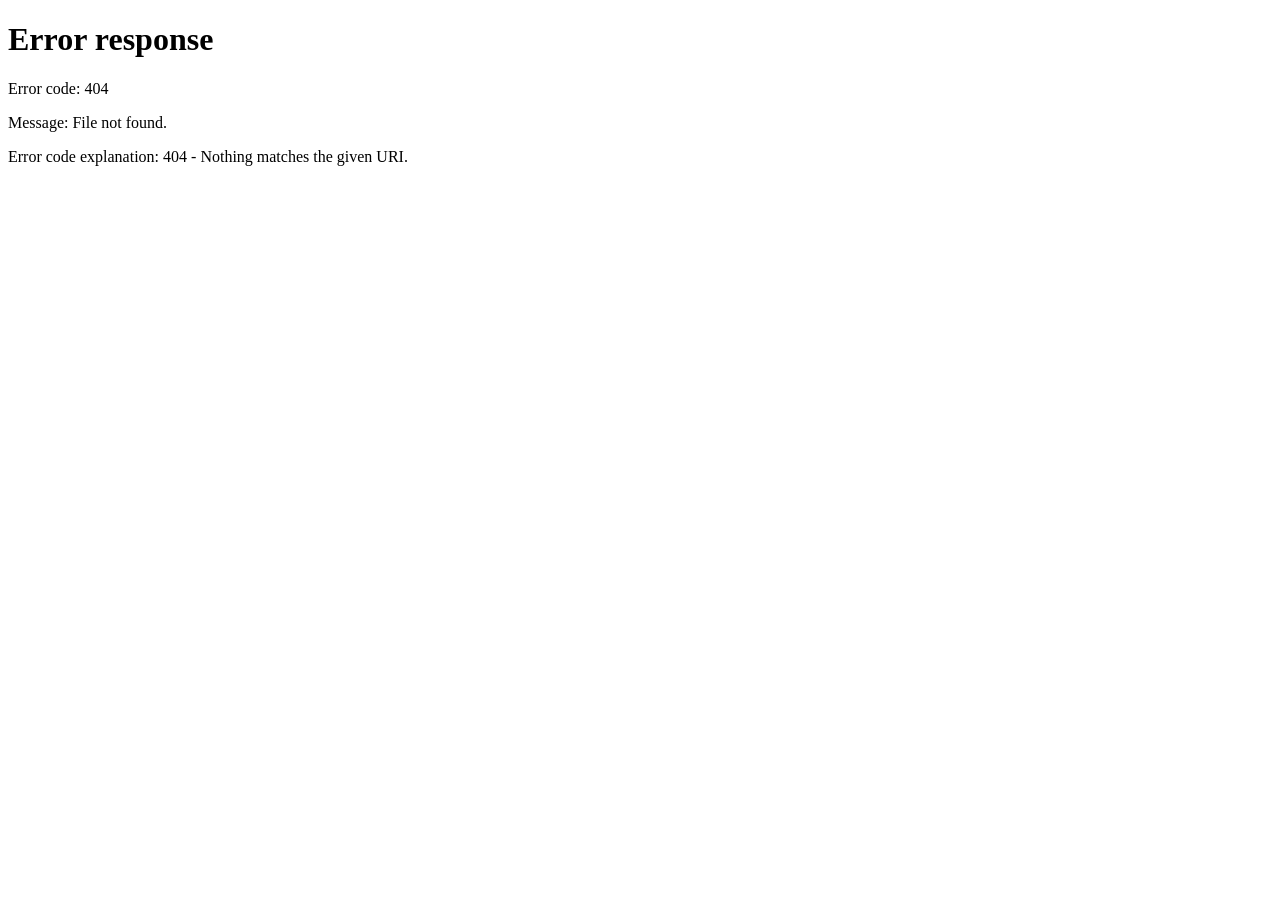
==== index.html @ e3a4a88c "Updated all web techs" ====
<!DOCTYPE html>
<html lang="en">
<head>
  <meta charset="UTF-8">
  <meta http-equiv="refresh" content="0; url=greentech.html">
  <meta name="viewport" content="width=device-width, initial-scale=1.0">
  <title>GreenTech Solutions</title>
</head>
<body>
  <p>If you are not redirected automatically, <a href="greentech.html">open GreenTech Solutions</a>.</p>
</body>
</html>
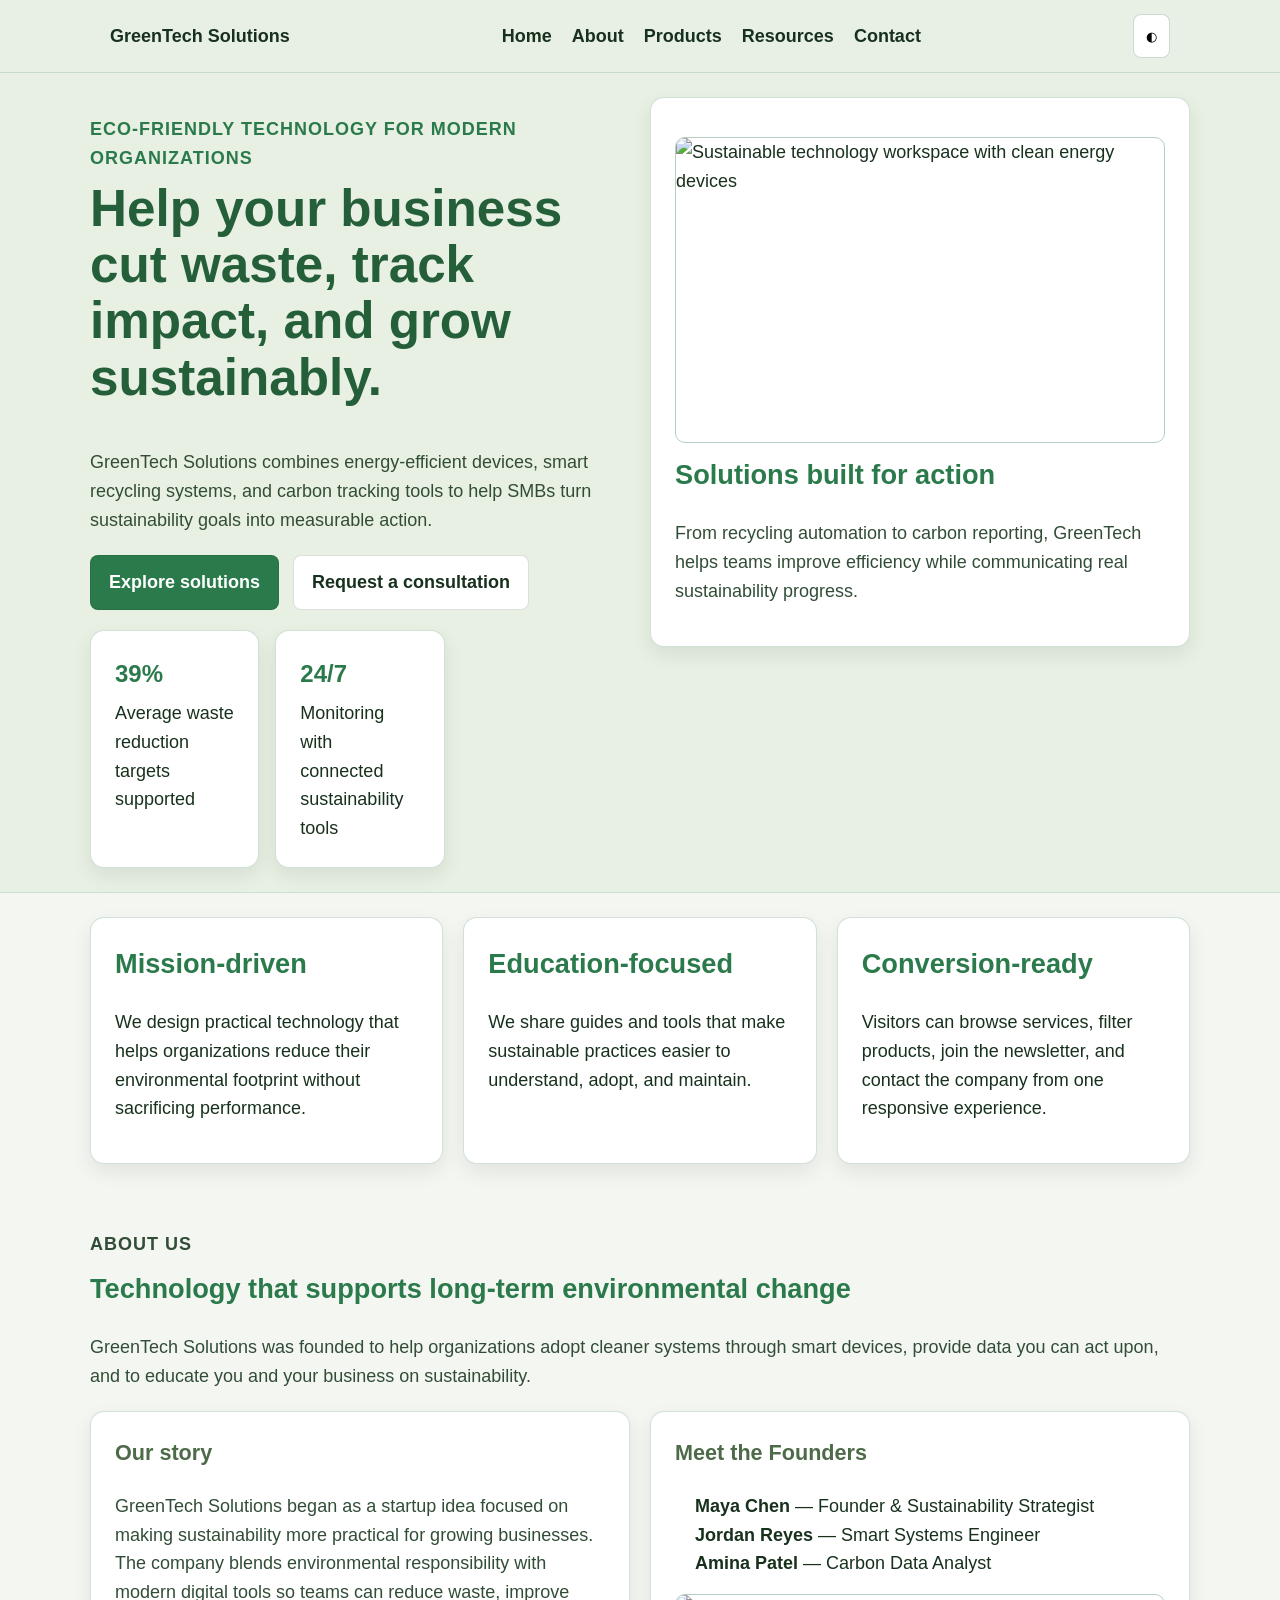
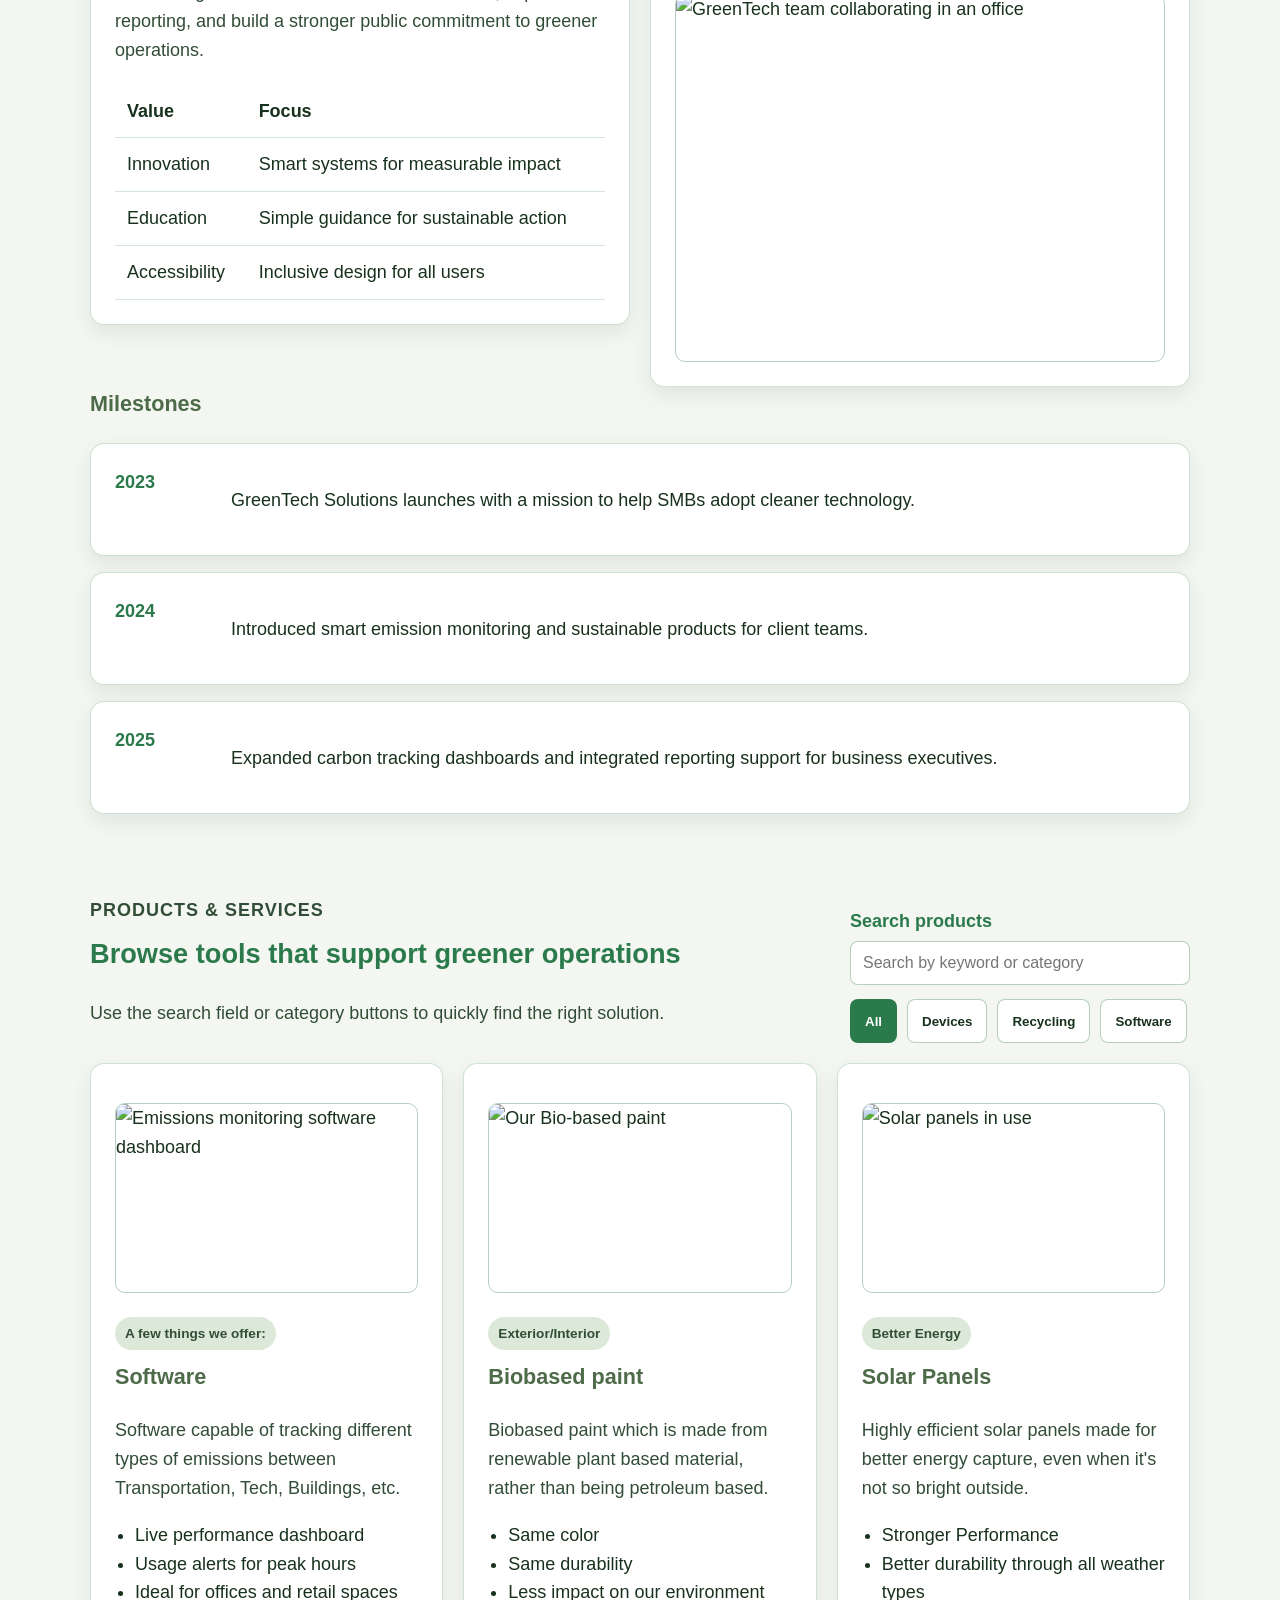
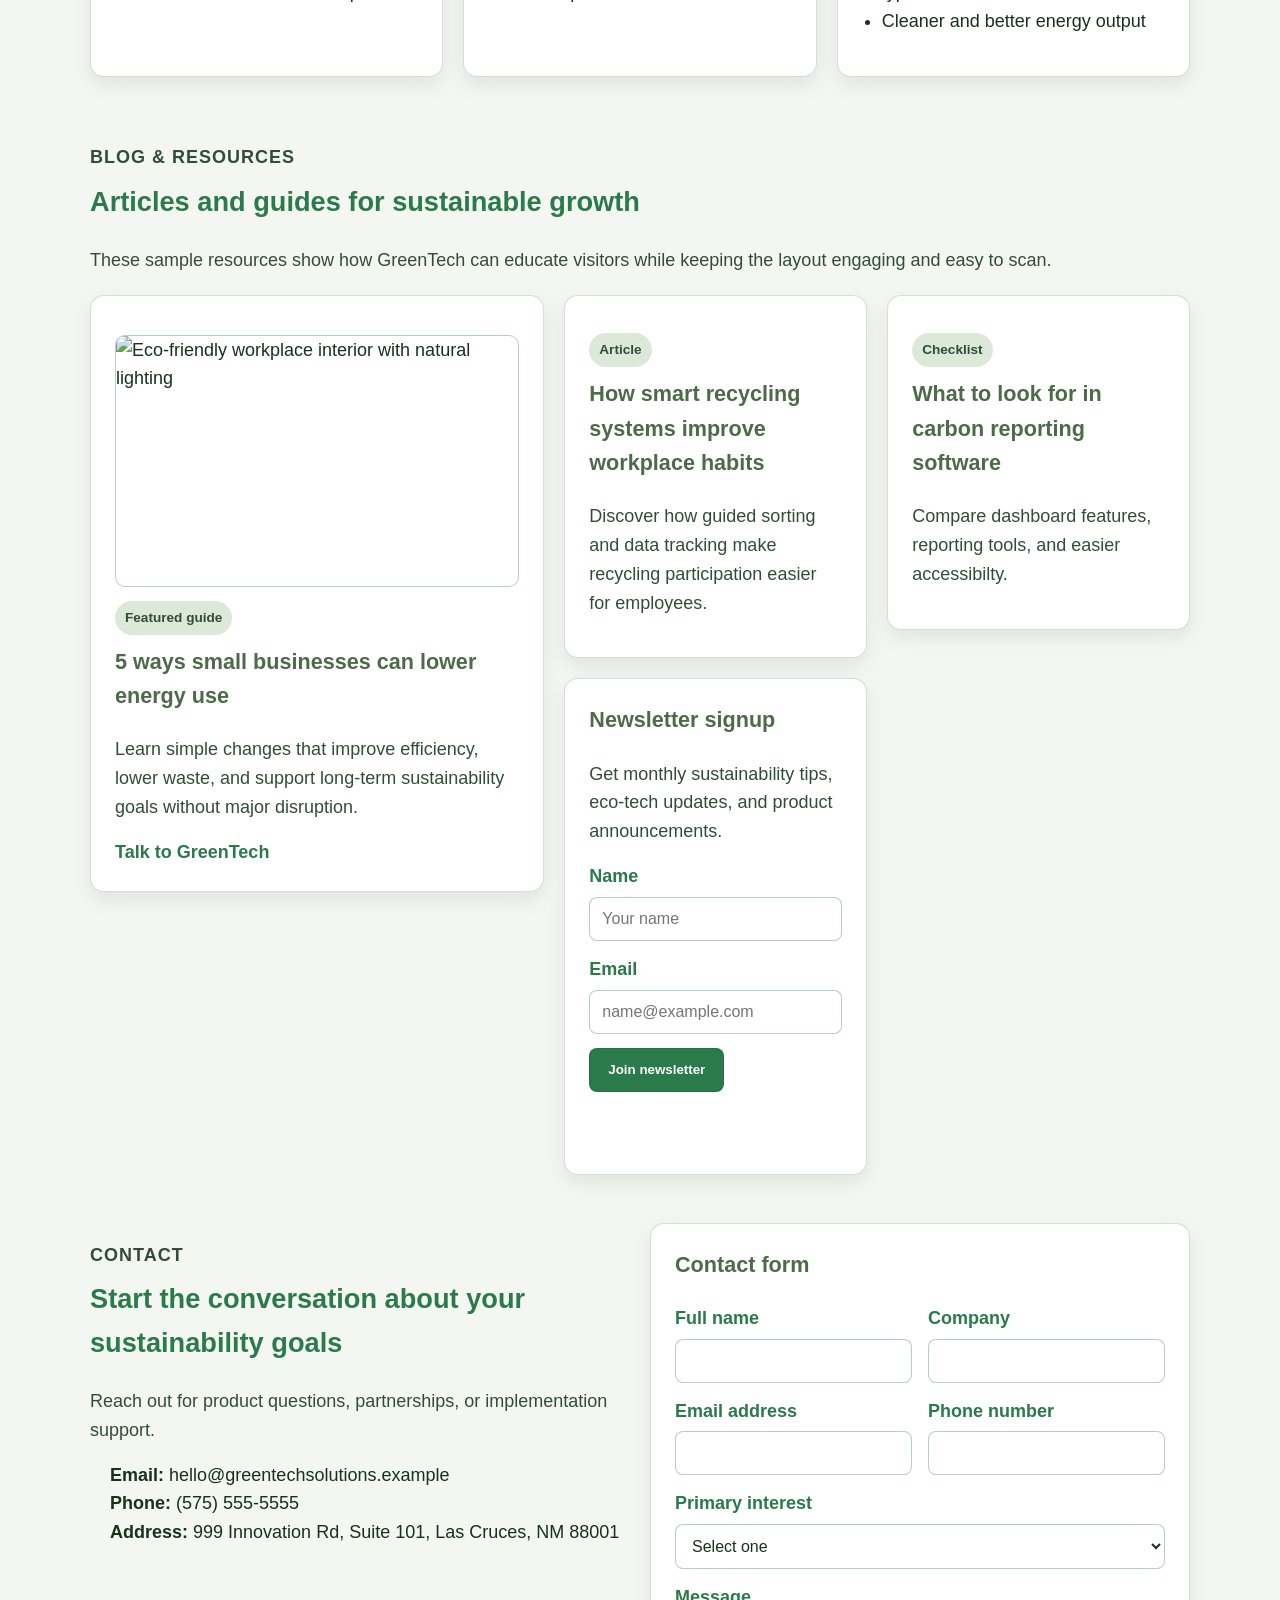
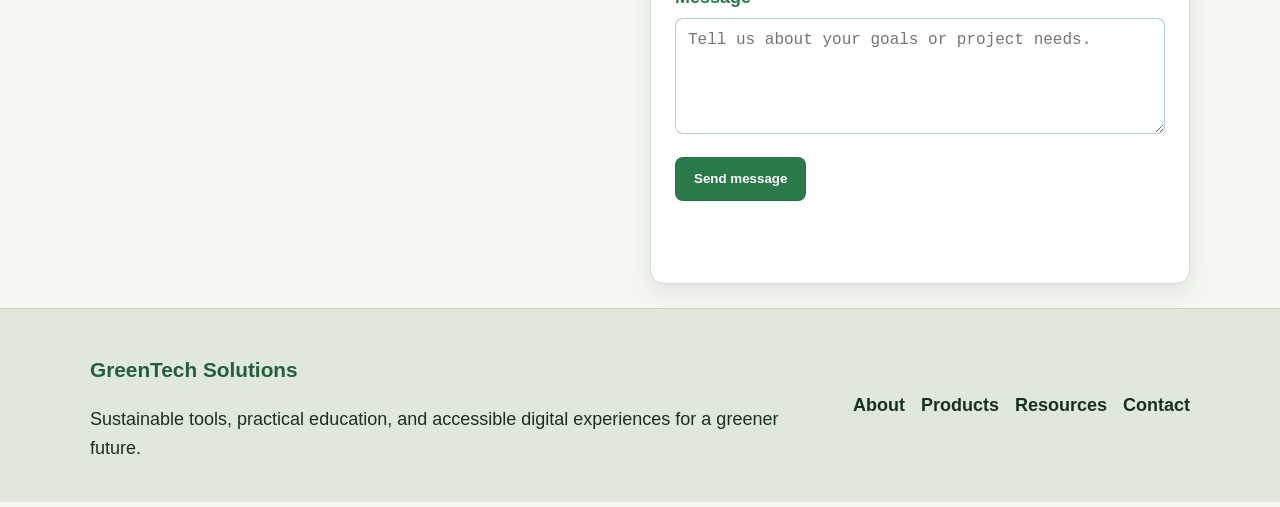
==== commit c8e88f56: "yet another update" ====
--- a/index.html
+++ b/index.html
@@ -2,11 +2,11 @@
 <html lang="en">
 <head>
   <meta charset="UTF-8">
-  <meta http-equiv="refresh" content="0; url=greentech.html">
+  <meta http-equiv="refresh" content="0; url=html/greentech.html">
   <meta name="viewport" content="width=device-width, initial-scale=1.0">
   <title>GreenTech Solutions</title>
 </head>
 <body>
-  <p>If you are not redirected automatically, <a href="greentech.html">open GreenTech Solutions</a>.</p>
+  <p>If you are not redirected automatically click here. <a href="html/greentech.html"></a>.</p>
 </body>
 </html>
